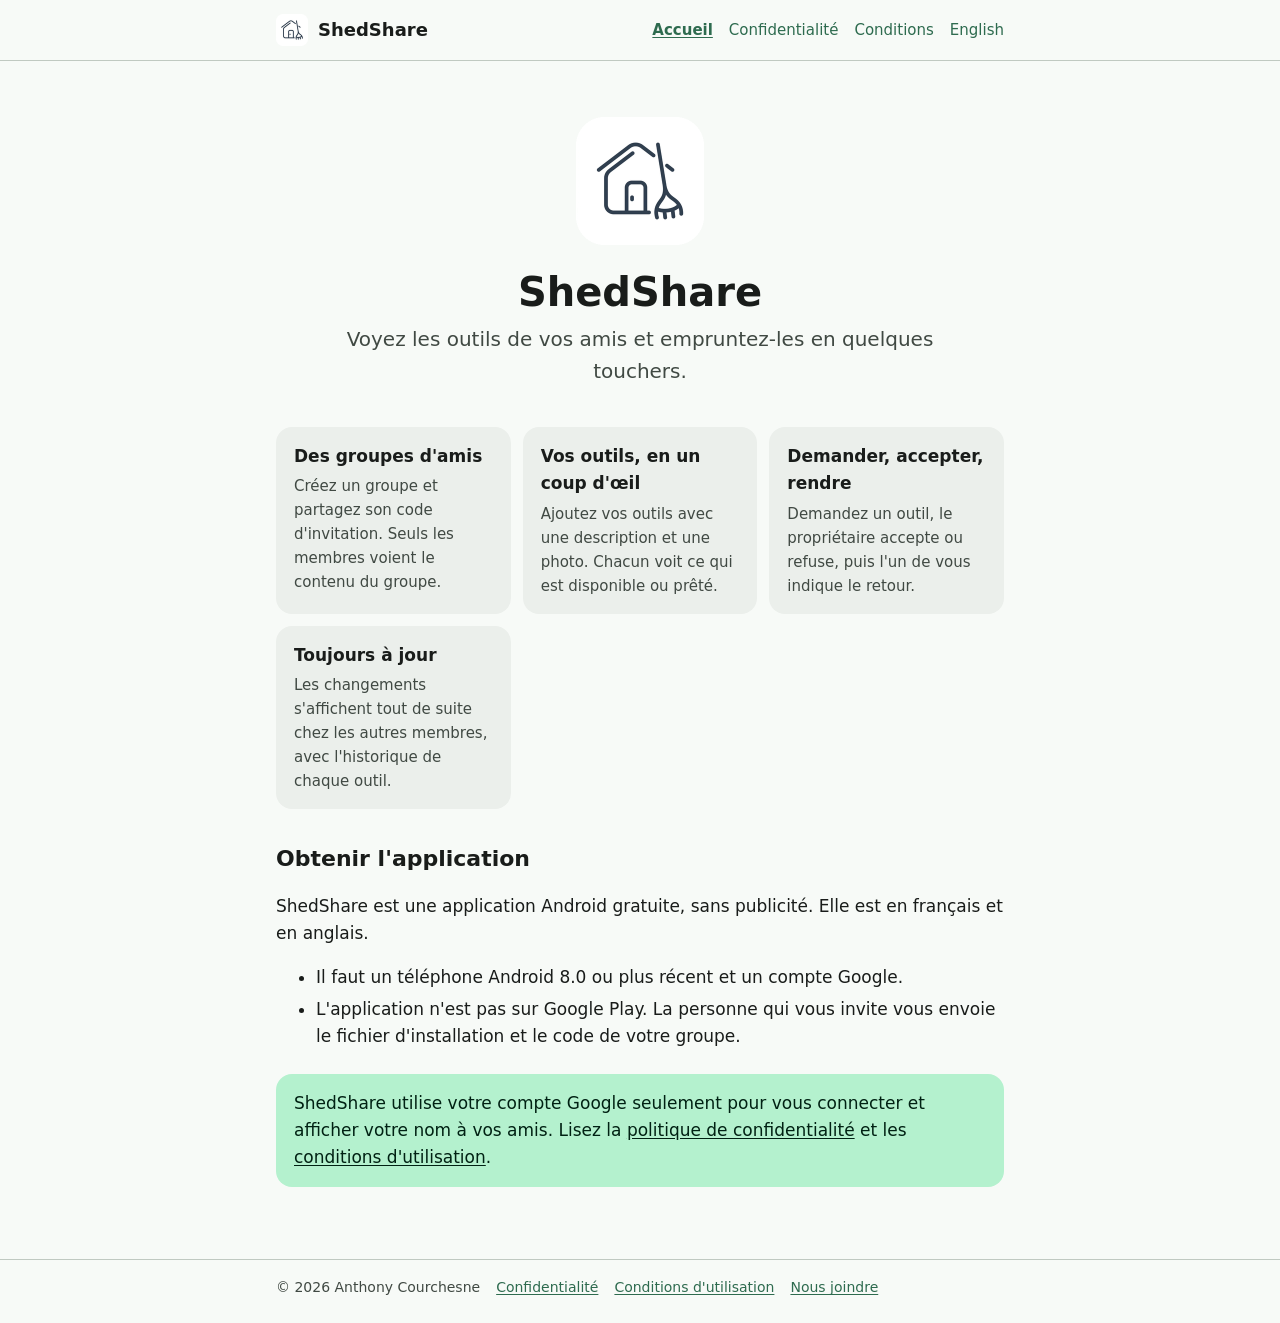
==== index.html @ 674c7c76 "Add home page, privacy policy and terms of service French (reference) at the root and English under " ====
<!doctype html>
<html lang="fr-CA">
<head>
  <meta charset="utf-8">
  <meta name="viewport" content="width=device-width, initial-scale=1">
  <title>ShedShare – Empruntez les outils de vos amis</title>
  <meta name="description" content="ShedShare est une application Android pour voir les outils de vos amis et les emprunter en quelques touchers.">
  <link rel="icon" href="assets/favicon.png">
  <link rel="apple-touch-icon" href="assets/apple-touch-icon.png">
  <link rel="alternate" hreflang="en" href="en/">
  <link rel="stylesheet" href="assets/style.css">
</head>
<body>
<header class="site"><div class="wrap">
  <a class="brand" href="./"><img src="assets/favicon.png" alt="">ShedShare</a>
  <nav>
    <a href="./" aria-current="page">Accueil</a>
    <a href="privacy.html">Confidentialité</a>
    <a href="terms.html">Conditions</a>
    <a href="en/" lang="en" hreflang="en">English</a>
  </nav>
</div></header>

<main><div class="wrap">
  <section class="hero">
    <img src="assets/icon-256.png" alt="Icône de ShedShare : une remise avec un balai">
    <h1>ShedShare</h1>
    <p class="tagline">Voyez les outils de vos amis et empruntez-les en quelques touchers.</p>
  </section>

  <section class="features" aria-label="Fonctions">
    <div class="card">
      <h3>Des groupes d'amis</h3>
      <p>Créez un groupe et partagez son code d'invitation. Seuls les membres voient le contenu du groupe.</p>
    </div>
    <div class="card">
      <h3>Vos outils, en un coup d'œil</h3>
      <p>Ajoutez vos outils avec une description et une photo. Chacun voit ce qui est disponible ou prêté.</p>
    </div>
    <div class="card">
      <h3>Demander, accepter, rendre</h3>
      <p>Demandez un outil, le propriétaire accepte ou refuse, puis l'un de vous indique le retour.</p>
    </div>
    <div class="card">
      <h3>Toujours à jour</h3>
      <p>Les changements s'affichent tout de suite chez les autres membres, avec l'historique de chaque outil.</p>
    </div>
  </section>

  <h2>Obtenir l'application</h2>
  <p>ShedShare est une application Android gratuite, sans publicité. Elle est en français et en anglais.</p>
  <ul>
    <li>Il faut un téléphone Android 8.0 ou plus récent et un compte Google.</li>
    <li>L'application n'est pas sur Google Play. La personne qui vous invite vous envoie le fichier d'installation et le code de votre groupe.</li>
  </ul>

  <div class="callout">
    ShedShare utilise votre compte Google seulement pour vous connecter et afficher votre nom à vos amis.
    Lisez la <a href="privacy.html">politique de confidentialité</a> et les <a href="terms.html">conditions d'utilisation</a>.
  </div>
</div></main>

<footer class="site"><div class="wrap">
  <span>© 2026 Anthony Courchesne</span>
  <a href="privacy.html">Confidentialité</a>
  <a href="terms.html">Conditions d'utilisation</a>
  <a href="mailto:titocourch@gmail.com">Nous joindre</a>
</div></footer>
</body>
</html>
---- assets/style.css ----
/* ShedShare site. Colors match the app theme (app/src/main/java/com/shedshare/app/ui/Theme.kt). */
:root {
  --primary: #2e6b4f;
  --on-primary: #ffffff;
  --primary-container: #b4f1ce;
  --on-primary-container: #002113;
  --bg: #f7faf7;
  --surface: #ebefeb;
  --text: #191c1a;
  --muted: #404943;
  --outline: #c0c9c1;
  --link: #2e6b4f;
  color-scheme: light;
}

@media (prefers-color-scheme: dark) {
  :root {
    --primary: #98d5b3;
    --on-primary: #003824;
    --primary-container: #115238;
    --on-primary-container: #b4f1ce;
    --bg: #101411;
    --surface: #1c201d;
    --text: #e0e3e0;
    --muted: #c0c9c1;
    --outline: #404943;
    --link: #98d5b3;
    color-scheme: dark;
  }
}

* { box-sizing: border-box; }

html { -webkit-text-size-adjust: 100%; }

body {
  margin: 0;
  background: var(--bg);
  color: var(--text);
  font: 17px/1.6 system-ui, -apple-system, "Segoe UI", Roboto, "Helvetica Neue", Arial, sans-serif;
}

a { color: var(--link); text-underline-offset: 2px; }

.wrap { max-width: 760px; margin: 0 auto; padding: 0 16px; }

header.site {
  border-bottom: 1px solid var(--outline);
}
header.site .wrap {
  display: flex; align-items: center; gap: 12px;
  min-height: 60px; flex-wrap: wrap;
}
header.site .brand {
  display: flex; align-items: center; gap: 10px;
  color: var(--text); text-decoration: none; font-weight: 600; font-size: 18px;
}
header.site .brand img { width: 32px; height: 32px; }
header.site nav { margin-left: auto; display: flex; gap: 16px; flex-wrap: wrap; font-size: 15px; }
header.site nav a { text-decoration: none; }
header.site nav a[aria-current="page"] { font-weight: 600; text-decoration: underline; }

main { padding: 32px 0 48px; }

.hero { text-align: center; padding: 24px 0 8px; }
.hero img { width: 128px; height: 128px; }
.hero h1 { font-size: 40px; line-height: 1.15; margin: 16px 0 8px; }
.hero p.tagline { font-size: 20px; color: var(--muted); margin: 0 auto; max-width: 30em; }

.features {
  display: grid; gap: 12px; margin: 32px 0;
  grid-template-columns: repeat(auto-fit, minmax(210px, 1fr));
}
.card {
  background: var(--surface); border-radius: 16px; padding: 16px 18px;
}
.card h3 { margin: 0 0 4px; font-size: 17px; }
.card p { margin: 0; color: var(--muted); font-size: 15px; }

.callout {
  background: var(--primary-container); color: var(--on-primary-container);
  border-radius: 16px; padding: 16px 18px; margin: 24px 0;
}
.callout a { color: inherit; }

h1 { font-size: 32px; line-height: 1.2; margin: 0 0 4px; }
h2 { font-size: 22px; margin: 32px 0 8px; }
h3 { font-size: 18px; margin: 20px 0 6px; }
.updated { color: var(--muted); margin: 0 0 24px; }
li { margin: 4px 0; }

table { border-collapse: collapse; width: 100%; font-size: 15px; margin: 8px 0 16px; }
th, td { text-align: left; vertical-align: top; padding: 8px 10px; border-bottom: 1px solid var(--outline); }
th { font-weight: 600; }
.table-scroll { overflow-x: auto; }

footer.site { border-top: 1px solid var(--outline); color: var(--muted); font-size: 14px; }
footer.site .wrap { padding-top: 16px; padding-bottom: 24px; display: flex; gap: 16px; flex-wrap: wrap; }
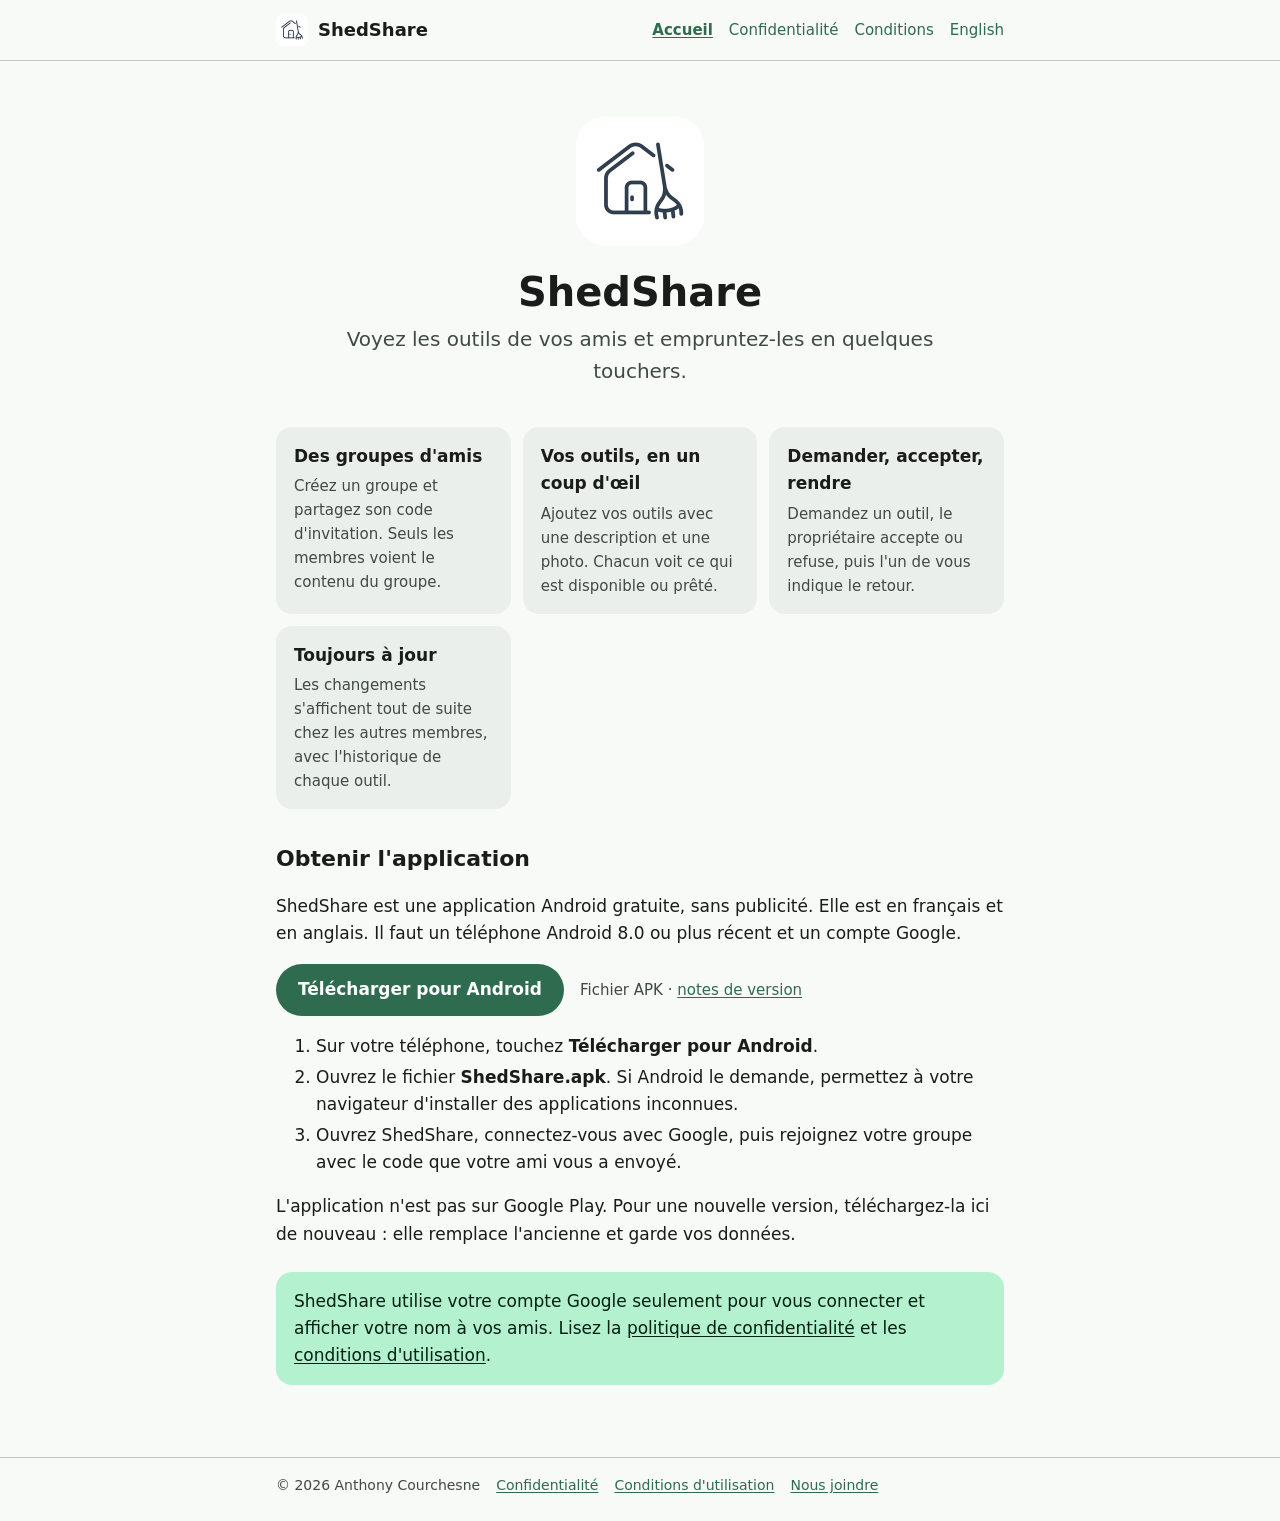
==== commit 38e7ba86: "Add Android download button and install steps The button links to the latest GitHub Release asset Sh" ====
--- a/index.html
+++ b/index.html
@@ -47,12 +47,18 @@
     </div>
   </section>
 
-  <h2>Obtenir l'application</h2>
-  <p>ShedShare est une application Android gratuite, sans publicité. Elle est en français et en anglais.</p>
-  <ul>
-    <li>Il faut un téléphone Android 8.0 ou plus récent et un compte Google.</li>
-    <li>L'application n'est pas sur Google Play. La personne qui vous invite vous envoie le fichier d'installation et le code de votre groupe.</li>
-  </ul>
+  <h2 id="telecharger">Obtenir l'application</h2>
+  <p>ShedShare est une application Android gratuite, sans publicité. Elle est en français et en anglais. Il faut un téléphone Android 8.0 ou plus récent et un compte Google.</p>
+  <p class="download">
+    <a class="button" href="https://github.com/CourchesneA/shedshare-site/releases/latest/download/ShedShare.apk">Télécharger pour Android</a>
+    <span class="note">Fichier APK · <a href="https://github.com/CourchesneA/shedshare-site/releases/latest">notes de version</a></span>
+  </p>
+  <ol>
+    <li>Sur votre téléphone, touchez <strong>Télécharger pour Android</strong>.</li>
+    <li>Ouvrez le fichier <strong>ShedShare.apk</strong>. Si Android le demande, permettez à votre navigateur d'installer des applications inconnues.</li>
+    <li>Ouvrez ShedShare, connectez-vous avec Google, puis rejoignez votre groupe avec le code que votre ami vous a envoyé.</li>
+  </ol>
+  <p>L'application n'est pas sur Google Play. Pour une nouvelle version, téléchargez-la ici de nouveau : elle remplace l'ancienne et garde vos données.</p>
 
   <div class="callout">
     ShedShare utilise votre compte Google seulement pour vous connecter et afficher votre nom à vos amis.
--- a/assets/style.css
+++ b/assets/style.css
@@ -77,6 +77,14 @@
 .card h3 { margin: 0 0 4px; font-size: 17px; }
 .card p { margin: 0; color: var(--muted); font-size: 15px; }
 
+.download { display: flex; align-items: center; gap: 12px 16px; flex-wrap: wrap; margin: 16px 0; }
+.button {
+  display: inline-block; background: var(--primary); color: var(--on-primary);
+  padding: 12px 22px; border-radius: 999px; font-weight: 600; text-decoration: none;
+}
+.button:hover, .button:focus-visible { filter: brightness(1.08); }
+.note { color: var(--muted); font-size: 15px; }
+
 .callout {
   background: var(--primary-container); color: var(--on-primary-container);
   border-radius: 16px; padding: 16px 18px; margin: 24px 0;
